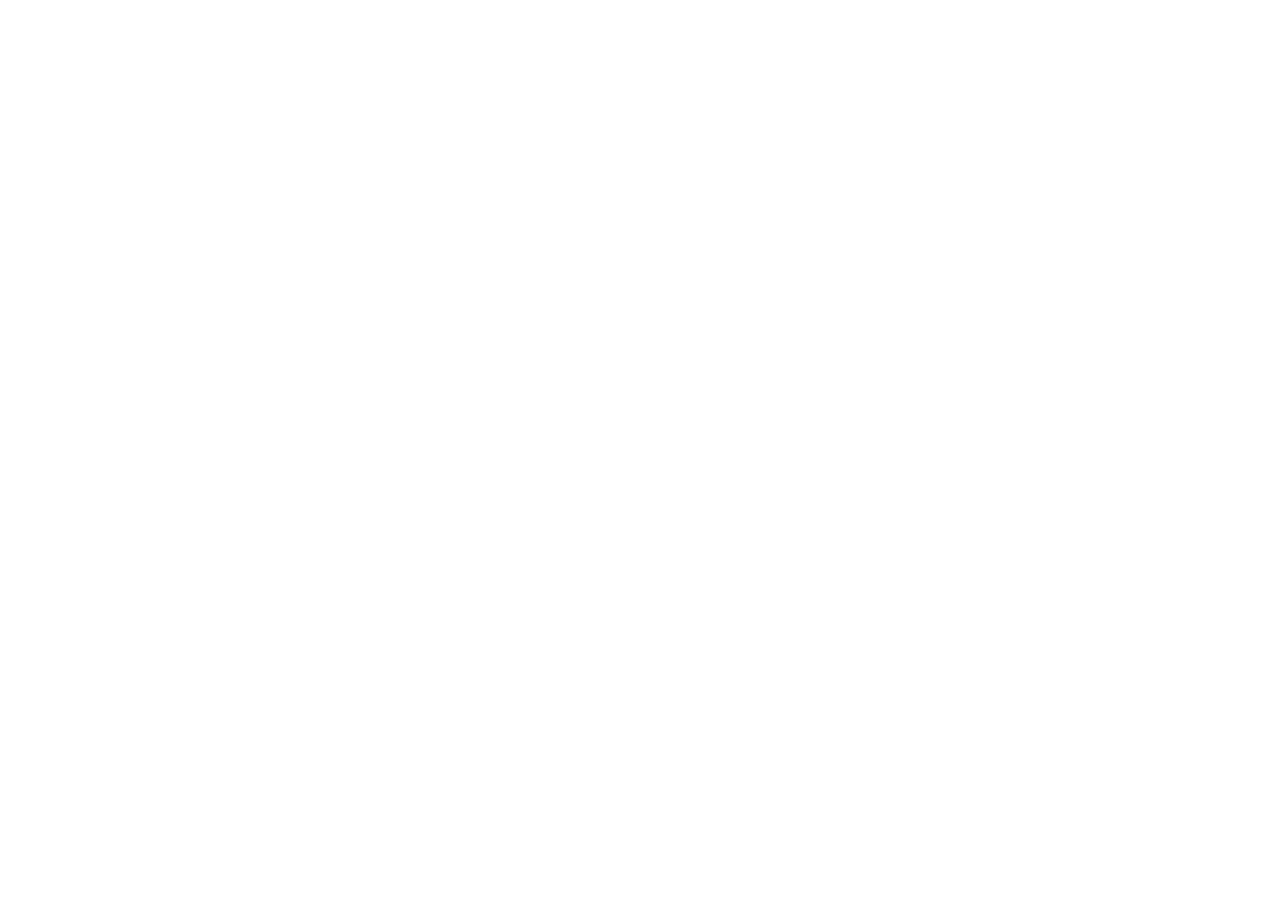
==== location.html @ e4825a77 "Add initial location.html file with redirect" ====
<!doctype html>
<html lang="ko">
<head>
  <meta charset="utf-8" />
  <meta name="viewport" content="width=device-width, initial-scale=1" />
  <title>예식장 위치로 이동 중…</title>
  <meta name="robots" content="noindex,nofollow" />
  <style>
    html,body{height:100%;margin:0;background:#f7f4ee;color:#3f4039;font-family:-apple-system,BlinkMacSystemFont,"Apple SD Gothic Neo","Noto Sans KR",sans-serif;}
    body{display:grid;place-items:center;}
    .box{text-align:center;padding:28px;}
    .heart{font-size:28px;margin-bottom:12px;}
    p{margin:0;line-height:1.7;font-size:14px;}
    a{display:inline-block;margin-top:14px;color:inherit;}
  </style>
</head>
<body>
  <main class="box">
    <div class="heart">♥</div>
    <p>예식장 위치로 이동하고 있어요.</p>
    <a id="fallback" href="https://kko.to/5Asc9FFPZc">지도가 열리지 않으면 여기를 눌러주세요.</a>
  </main>
  <script>
    const kakaoMapUrl = "https://kko.to/5Asc9FFPZc";
    document.getElementById("fallback").href = kakaoMapUrl;
    window.location.replace(kakaoMapUrl);
  </script>
</body>
</html>
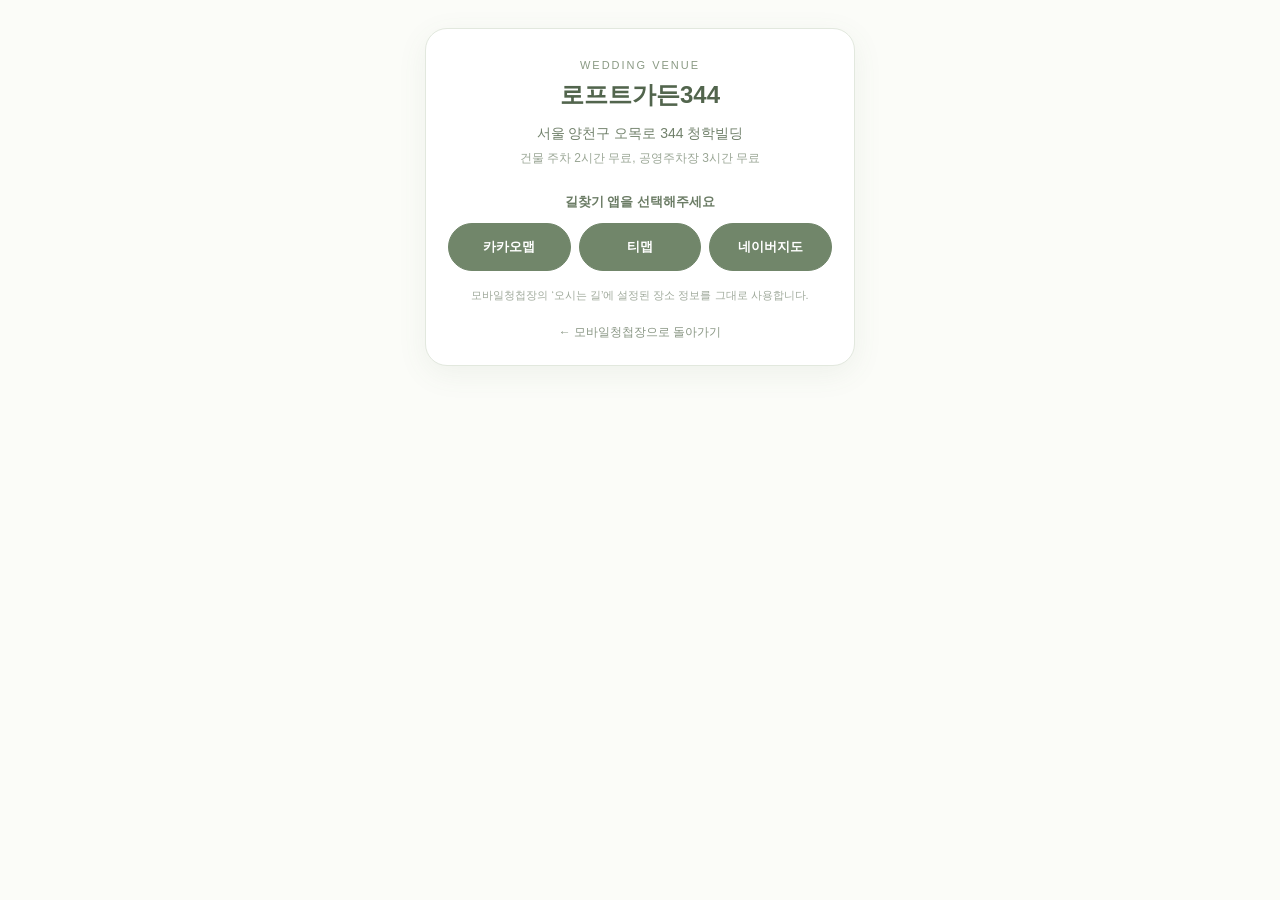
==== commit ebc076cc: "Update location.html" ====
--- a/location.html
+++ b/location.html
@@ -1,29 +1,168 @@
 <!doctype html>
 <html lang="ko">
 <head>
-  <meta charset="utf-8" />
-  <meta name="viewport" content="width=device-width, initial-scale=1" />
-  <title>예식장 위치로 이동 중…</title>
-  <meta name="robots" content="noindex,nofollow" />
+  <meta charset="utf-8">
+  <meta name="viewport" content="width=device-width, initial-scale=1, viewport-fit=cover">
+  <meta name="theme-color" content="#fbfcf8">
+  <title>오시는 길 - 로프트가든344</title>
   <style>
-    html,body{height:100%;margin:0;background:#f7f4ee;color:#3f4039;font-family:-apple-system,BlinkMacSystemFont,"Apple SD Gothic Neo","Noto Sans KR",sans-serif;}
-    body{display:grid;place-items:center;}
-    .box{text-align:center;padding:28px;}
-    .heart{font-size:28px;margin-bottom:12px;}
-    p{margin:0;line-height:1.7;font-size:14px;}
-    a{display:inline-block;margin-top:14px;color:inherit;}
+    :root {
+      --ink: #5f7359;
+      --ink-dark: #52654d;
+      --line: #b7c5ae;
+      --bg: #fbfcf8;
+      --card: #ffffff;
+    }
+    * { box-sizing: border-box; }
+    body {
+      margin: 0;
+      min-height: 100vh;
+      background: var(--bg);
+      color: var(--ink-dark);
+      font-family: -apple-system, BlinkMacSystemFont, "Noto Sans KR", "Apple SD Gothic Neo", sans-serif;
+      display: flex;
+      justify-content: center;
+      padding: 28px 18px calc(28px + env(safe-area-inset-bottom));
+    }
+    .wrap { width: min(100%, 430px); }
+    .card {
+      background: var(--card);
+      border: 1px solid #e2e8de;
+      border-radius: 22px;
+      padding: 30px 22px 24px;
+      box-shadow: 0 8px 30px rgba(92, 112, 83, 0.08);
+      text-align: center;
+    }
+    .eyebrow {
+      margin: 0 0 8px;
+      font-size: 11px;
+      letter-spacing: 2px;
+      color: #8a9a84;
+    }
+    h1 {
+      margin: 0;
+      font-size: 24px;
+      font-weight: 600;
+      color: var(--ink-dark);
+    }
+    .address {
+      margin: 12px 0 4px;
+      font-size: 14px;
+      line-height: 1.55;
+      color: #71816b;
+    }
+    .detail {
+      margin: 0 0 26px;
+      font-size: 12px;
+      line-height: 1.5;
+      color: #9aa695;
+    }
+    .guide-title {
+      margin: 0 0 12px;
+      font-size: 13px;
+      font-weight: 600;
+      color: #6b7c65;
+    }
+    .map-buttons {
+      display: grid;
+      grid-template-columns: repeat(3, 1fr);
+      gap: 8px;
+    }
+    .map-btn {
+      display: flex;
+      align-items: center;
+      justify-content: center;
+      min-height: 48px;
+      padding: 10px 6px;
+      border-radius: 999px;
+      border: 1px solid #71866a;
+      background: #71866a;
+      color: #fff;
+      text-decoration: none;
+      font-size: 13px;
+      font-weight: 600;
+      -webkit-tap-highlight-color: transparent;
+    }
+    .map-btn:active { transform: translateY(1px); }
+    .back {
+      display: inline-block;
+      margin-top: 20px;
+      color: #8a9785;
+      font-size: 12px;
+      text-decoration: none;
+    }
+    .note {
+      margin: 16px 4px 0;
+      font-size: 11px;
+      line-height: 1.55;
+      color: #a0aa9c;
+    }
+    @media (max-width: 340px) {
+      .map-buttons { grid-template-columns: 1fr; }
+    }
   </style>
 </head>
 <body>
-  <main class="box">
-    <div class="heart">♥</div>
-    <p>예식장 위치로 이동하고 있어요.</p>
-    <a id="fallback" href="https://kko.to/5Asc9FFPZc">지도가 열리지 않으면 여기를 눌러주세요.</a>
+  <main class="wrap">
+    <section class="card" aria-labelledby="pageTitle">
+      <p class="eyebrow">WEDDING VENUE</p>
+      <h1 id="pageTitle">로프트가든344</h1>
+      <p class="address" id="address"></p>
+      <p class="detail" id="detail"></p>
+
+      <p class="guide-title">길찾기 앱을 선택해주세요</p>
+      <div class="map-buttons">
+        <a class="map-btn" id="btnKakao" target="_blank" rel="noopener noreferrer">카카오맵</a>
+        <a class="map-btn" id="btnTmap">티맵</a>
+        <a class="map-btn" id="btnNaver" target="_blank" rel="noopener noreferrer">네이버지도</a>
+      </div>
+
+      <p class="note">모바일청첩장의 ‘오시는 길’에 설정된 장소 정보를 그대로 사용합니다.</p>
+      <a class="back" href="./">← 모바일청첩장으로 돌아가기</a>
+    </section>
   </main>
+
+  <script src="js/config.js"></script>
   <script>
-    const kakaoMapUrl = "https://kko.to/5Asc9FFPZc";
-    document.getElementById("fallback").href = kakaoMapUrl;
-    window.location.replace(kakaoMapUrl);
+    (function () {
+      const info = window.WEDDING_INFO || (typeof WEDDING_INFO !== "undefined" ? WEDDING_INFO : null);
+      if (!info) return;
+
+      document.title = `오시는 길 - ${info.weddingHall}`;
+      document.getElementById("pageTitle").textContent = info.weddingHall;
+      document.getElementById("address").textContent = info.address || "";
+      document.getElementById("detail").textContent = info.addressDetail || "";
+
+      document.getElementById("btnKakao").href = info.kakaoMapUrl;
+      document.getElementById("btnNaver").href = info.naverMapUrl;
+
+      function buildTmapUrl() {
+        if (info.tmapUrl && info.tmapUrl.trim()) return info.tmapUrl.trim();
+        const name = encodeURIComponent(info.weddingHall || "예식장");
+        if (info.latitude && info.longitude) {
+          return `tmap://route?goalname=${name}&goalx=${info.longitude}&goaly=${info.latitude}`;
+        }
+        return `tmap://route?rGoName=${encodeURIComponent(info.weddingHall || "예식장")}`;
+      }
+
+      function getTmapStoreUrl() {
+        const isIOS = /iPhone|iPad|iPod/i.test(navigator.userAgent);
+        return isIOS
+          ? "https://apps.apple.com/kr/app/id431589174"
+          : "https://play.google.com/store/apps/details?id=com.skt.tmap.ku";
+      }
+
+      const tmapBtn = document.getElementById("btnTmap");
+      tmapBtn.href = buildTmapUrl();
+      tmapBtn.addEventListener("click", function () {
+        const clickedAt = Date.now();
+        setTimeout(function () {
+          if (!document.hidden && Date.now() - clickedAt < 2000) {
+            window.location.href = getTmapStoreUrl();
+          }
+        }, 1200);
+      });
+    })();
   </script>
 </body>
 </html>
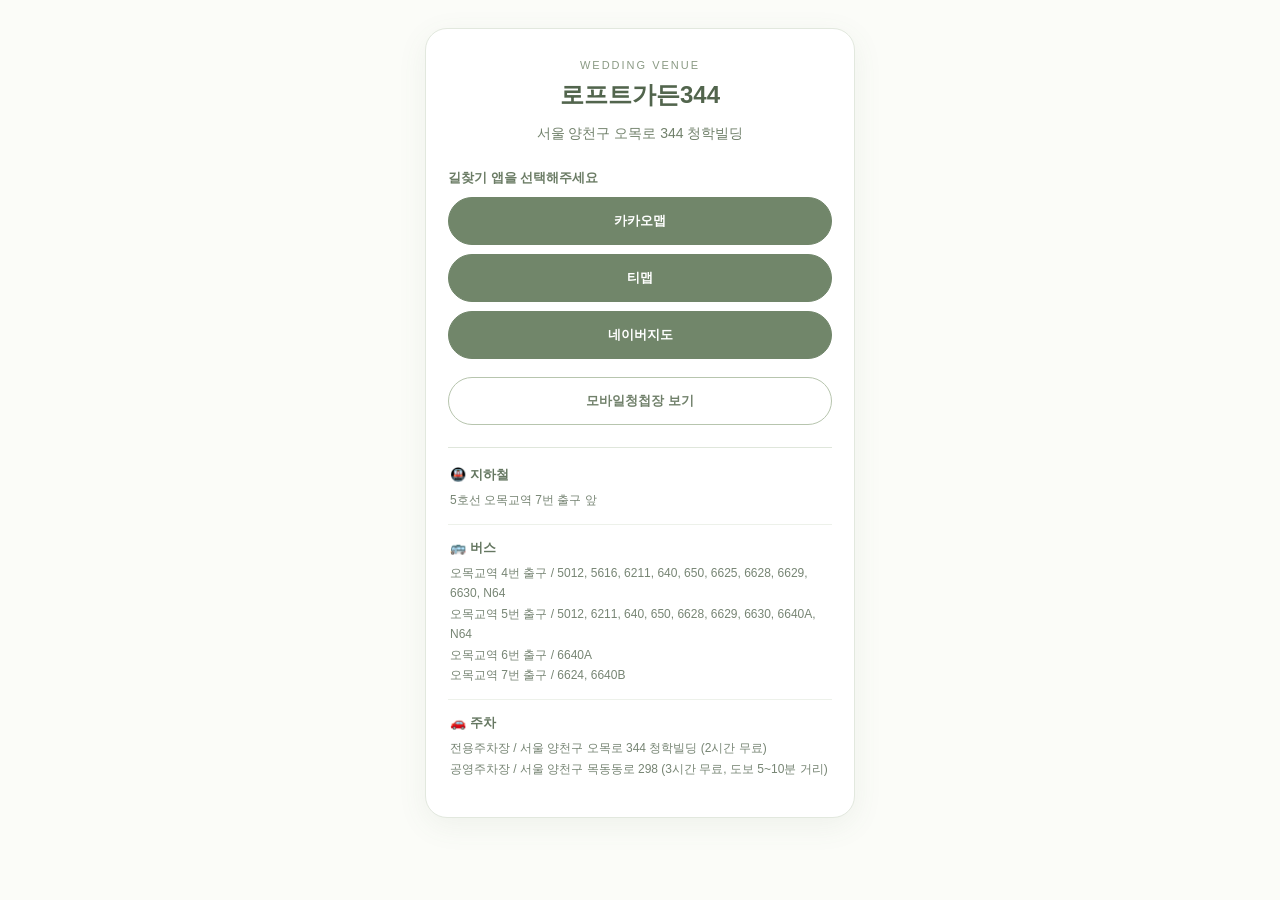
==== commit 5a02f7a5: "Update location.html" ====
--- a/location.html
+++ b/location.html
@@ -6,119 +6,60 @@
   <meta name="theme-color" content="#fbfcf8">
   <title>오시는 길 - 로프트가든344</title>
   <style>
-    :root {
-      --ink: #5f7359;
-      --ink-dark: #52654d;
-      --line: #b7c5ae;
-      --bg: #fbfcf8;
-      --card: #ffffff;
-    }
-    * { box-sizing: border-box; }
-    body {
-      margin: 0;
-      min-height: 100vh;
-      background: var(--bg);
-      color: var(--ink-dark);
-      font-family: -apple-system, BlinkMacSystemFont, "Noto Sans KR", "Apple SD Gothic Neo", sans-serif;
-      display: flex;
-      justify-content: center;
-      padding: 28px 18px calc(28px + env(safe-area-inset-bottom));
-    }
-    .wrap { width: min(100%, 430px); }
-    .card {
-      background: var(--card);
-      border: 1px solid #e2e8de;
-      border-radius: 22px;
-      padding: 30px 22px 24px;
-      box-shadow: 0 8px 30px rgba(92, 112, 83, 0.08);
-      text-align: center;
-    }
-    .eyebrow {
-      margin: 0 0 8px;
-      font-size: 11px;
-      letter-spacing: 2px;
-      color: #8a9a84;
-    }
-    h1 {
-      margin: 0;
-      font-size: 24px;
-      font-weight: 600;
-      color: var(--ink-dark);
-    }
-    .address {
-      margin: 12px 0 4px;
-      font-size: 14px;
-      line-height: 1.55;
-      color: #71816b;
-    }
-    .detail {
-      margin: 0 0 26px;
-      font-size: 12px;
-      line-height: 1.5;
-      color: #9aa695;
-    }
-    .guide-title {
-      margin: 0 0 12px;
-      font-size: 13px;
-      font-weight: 600;
-      color: #6b7c65;
-    }
-    .map-buttons {
-      display: grid;
-      grid-template-columns: repeat(3, 1fr);
-      gap: 8px;
-    }
-    .map-btn {
-      display: flex;
-      align-items: center;
-      justify-content: center;
-      min-height: 48px;
-      padding: 10px 6px;
-      border-radius: 999px;
-      border: 1px solid #71866a;
-      background: #71866a;
-      color: #fff;
-      text-decoration: none;
-      font-size: 13px;
-      font-weight: 600;
-      -webkit-tap-highlight-color: transparent;
-    }
-    .map-btn:active { transform: translateY(1px); }
-    .back {
-      display: inline-block;
-      margin-top: 20px;
-      color: #8a9785;
-      font-size: 12px;
-      text-decoration: none;
-    }
-    .note {
-      margin: 16px 4px 0;
-      font-size: 11px;
-      line-height: 1.55;
-      color: #a0aa9c;
-    }
-    @media (max-width: 340px) {
-      .map-buttons { grid-template-columns: 1fr; }
-    }
+    :root { --ink:#5f7359; --ink-dark:#52654d; --line:#dfe6db; --bg:#fbfcf8; --card:#fff; }
+    *{box-sizing:border-box;}
+    body{margin:0;min-height:100vh;background:var(--bg);color:var(--ink-dark);font-family:-apple-system,BlinkMacSystemFont,"Noto Sans KR","Apple SD Gothic Neo",sans-serif;display:flex;justify-content:center;padding:28px 18px calc(28px + env(safe-area-inset-bottom));}
+    .wrap{width:min(100%,430px);}
+    .card{background:var(--card);border:1px solid #e2e8de;border-radius:22px;padding:30px 22px 24px;box-shadow:0 8px 30px rgba(92,112,83,.08);}
+    .head{text-align:center;}
+    .eyebrow{margin:0 0 8px;font-size:11px;letter-spacing:2px;color:#8a9a84;}
+    h1{margin:0;font-size:24px;font-weight:600;color:var(--ink-dark);}
+    .address{margin:12px 0 24px;font-size:14px;line-height:1.55;color:#71816b;}
+    .section-title{margin:24px 0 10px;font-size:13px;font-weight:700;color:#6b7c65;}
+    .map-buttons{display:flex;flex-direction:column;gap:9px;}
+    .map-btn,.back{display:flex;align-items:center;justify-content:center;min-height:48px;padding:11px 14px;border-radius:999px;border:1px solid #71866a;background:#71866a;color:#fff;text-decoration:none;font-size:13px;font-weight:600;-webkit-tap-highlight-color:transparent;}
+    .map-btn:active,.back:active{transform:translateY(1px);}
+    .info{margin-top:22px;border-top:1px solid var(--line);padding-top:4px;text-align:left;}
+    .info-row{padding:14px 2px;border-bottom:1px solid #edf1ea;}
+    .info-row:last-child{border-bottom:0;}
+    .info-label{display:block;margin-bottom:6px;font-size:13px;font-weight:700;color:#657761;}
+    .info-text{margin:0;white-space:pre-line;font-size:12px;line-height:1.7;color:#778574;}
+    .back{margin-top:18px;background:#fff;color:#71816b;border-color:#b7c5ae;}
+    @media (max-width:340px){body{padding-left:14px;padding-right:14px}.card{padding-left:18px;padding-right:18px;}}
   </style>
 </head>
 <body>
   <main class="wrap">
     <section class="card" aria-labelledby="pageTitle">
-      <p class="eyebrow">WEDDING VENUE</p>
-      <h1 id="pageTitle">로프트가든344</h1>
-      <p class="address" id="address"></p>
-      <p class="detail" id="detail"></p>
+      <div class="head">
+        <p class="eyebrow">WEDDING VENUE</p>
+        <h1 id="pageTitle">로프트가든344</h1>
+        <p class="address" id="address"></p>
+      </div>
 
-      <p class="guide-title">길찾기 앱을 선택해주세요</p>
+      <p class="section-title">길찾기 앱을 선택해주세요</p>
       <div class="map-buttons">
         <a class="map-btn" id="btnKakao" target="_blank" rel="noopener noreferrer">카카오맵</a>
         <a class="map-btn" id="btnTmap">티맵</a>
         <a class="map-btn" id="btnNaver" target="_blank" rel="noopener noreferrer">네이버지도</a>
       </div>
 
-      <p class="note">모바일청첩장의 ‘오시는 길’에 설정된 장소 정보를 그대로 사용합니다.</p>
-      <a class="back" href="./">← 모바일청첩장으로 돌아가기</a>
+      <a class="back" href="./">모바일청첩장 보기</a>
+
+      <div class="info" aria-label="웨딩홀 교통 및 주차 정보">
+        <div class="info-row">
+          <span class="info-label">🚇 지하철</span>
+          <p class="info-text" id="subway"></p>
+        </div>
+        <div class="info-row">
+          <span class="info-label">🚌 버스</span>
+          <p class="info-text" id="bus"></p>
+        </div>
+        <div class="info-row">
+          <span class="info-label">🚗 주차</span>
+          <p class="info-text" id="parking"></p>
+        </div>
+      </div>
     </section>
   </main>
 
@@ -129,12 +70,14 @@
       if (!info) return;
 
       document.title = `오시는 길 - ${info.weddingHall}`;
-      document.getElementById("pageTitle").textContent = info.weddingHall;
+      document.getElementById("pageTitle").textContent = info.weddingHall || "";
       document.getElementById("address").textContent = info.address || "";
-      document.getElementById("detail").textContent = info.addressDetail || "";
+      document.getElementById("subway").textContent = info.subway || "";
+      document.getElementById("bus").textContent = info.bus || "";
+      document.getElementById("parking").textContent = info.parking || "";
 
-      document.getElementById("btnKakao").href = info.kakaoMapUrl;
-      document.getElementById("btnNaver").href = info.naverMapUrl;
+      document.getElementById("btnKakao").href = info.kakaoMapUrl || "#";
+      document.getElementById("btnNaver").href = info.naverMapUrl || "#";
 
       function buildTmapUrl() {
         if (info.tmapUrl && info.tmapUrl.trim()) return info.tmapUrl.trim();
@@ -142,14 +85,12 @@
         if (info.latitude && info.longitude) {
           return `tmap://route?goalname=${name}&goalx=${info.longitude}&goaly=${info.latitude}`;
         }
-        return `tmap://route?rGoName=${encodeURIComponent(info.weddingHall || "예식장")}`;
+        return `tmap://route?rGoName=${name}`;
       }
 
       function getTmapStoreUrl() {
         const isIOS = /iPhone|iPad|iPod/i.test(navigator.userAgent);
-        return isIOS
-          ? "https://apps.apple.com/kr/app/id431589174"
-          : "https://play.google.com/store/apps/details?id=com.skt.tmap.ku";
+        return isIOS ? "https://apps.apple.com/kr/app/id431589174" : "https://play.google.com/store/apps/details?id=com.skt.tmap.ku";
       }
 
       const tmapBtn = document.getElementById("btnTmap");
@@ -157,9 +98,7 @@
       tmapBtn.addEventListener("click", function () {
         const clickedAt = Date.now();
         setTimeout(function () {
-          if (!document.hidden && Date.now() - clickedAt < 2000) {
-            window.location.href = getTmapStoreUrl();
-          }
+          if (!document.hidden && Date.now() - clickedAt < 2000) window.location.href = getTmapStoreUrl();
         }, 1200);
       });
     })();
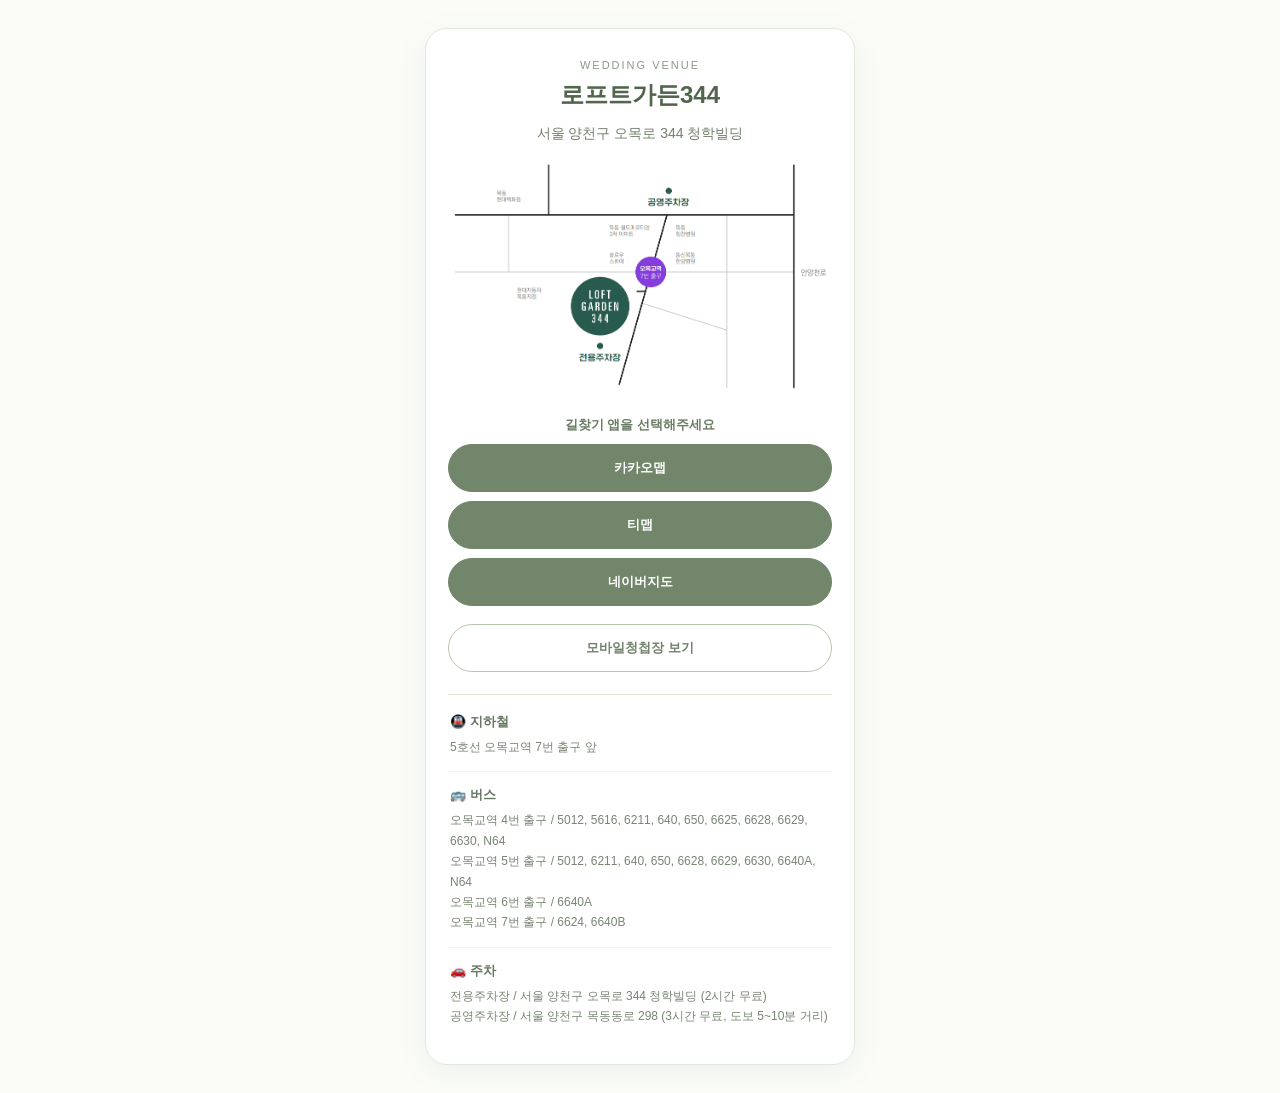
==== commit 2496e9bd: "Update location.html" ====
--- a/location.html
+++ b/location.html
@@ -14,8 +14,9 @@
     .head{text-align:center;}
     .eyebrow{margin:0 0 8px;font-size:11px;letter-spacing:2px;color:#8a9a84;}
     h1{margin:0;font-size:24px;font-weight:600;color:var(--ink-dark);}
-    .address{margin:12px 0 24px;font-size:14px;line-height:1.55;color:#71816b;}
-    .section-title{margin:24px 0 10px;font-size:13px;font-weight:700;color:#6b7c65;}
+    .address{margin:12px 0 12px;font-size:14px;line-height:1.55;color:#71816b;}
+    .venue-map{display:block;width:100%;height:auto;margin:0 0 24px;border-radius:12px;}
+.section-title{text-align:center;margin:24px 0 10px;font-size:13px;font-weight:700;color:#6b7c65;}
     .map-buttons{display:flex;flex-direction:column;gap:9px;}
     .map-btn,.back{display:flex;align-items:center;justify-content:center;min-height:48px;padding:11px 14px;border-radius:999px;border:1px solid #71866a;background:#71866a;color:#fff;text-decoration:none;font-size:13px;font-weight:600;-webkit-tap-highlight-color:transparent;}
     .map-btn:active,.back:active{transform:translateY(1px);}
@@ -35,6 +36,7 @@
         <p class="eyebrow">WEDDING VENUE</p>
         <h1 id="pageTitle">로프트가든344</h1>
         <p class="address" id="address"></p>
+        <img class="venue-map" src="[data-uri]" alt="로프트가든344 오시는 길 및 주차 안내 지도">
       </div>
 
       <p class="section-title">길찾기 앱을 선택해주세요</p>
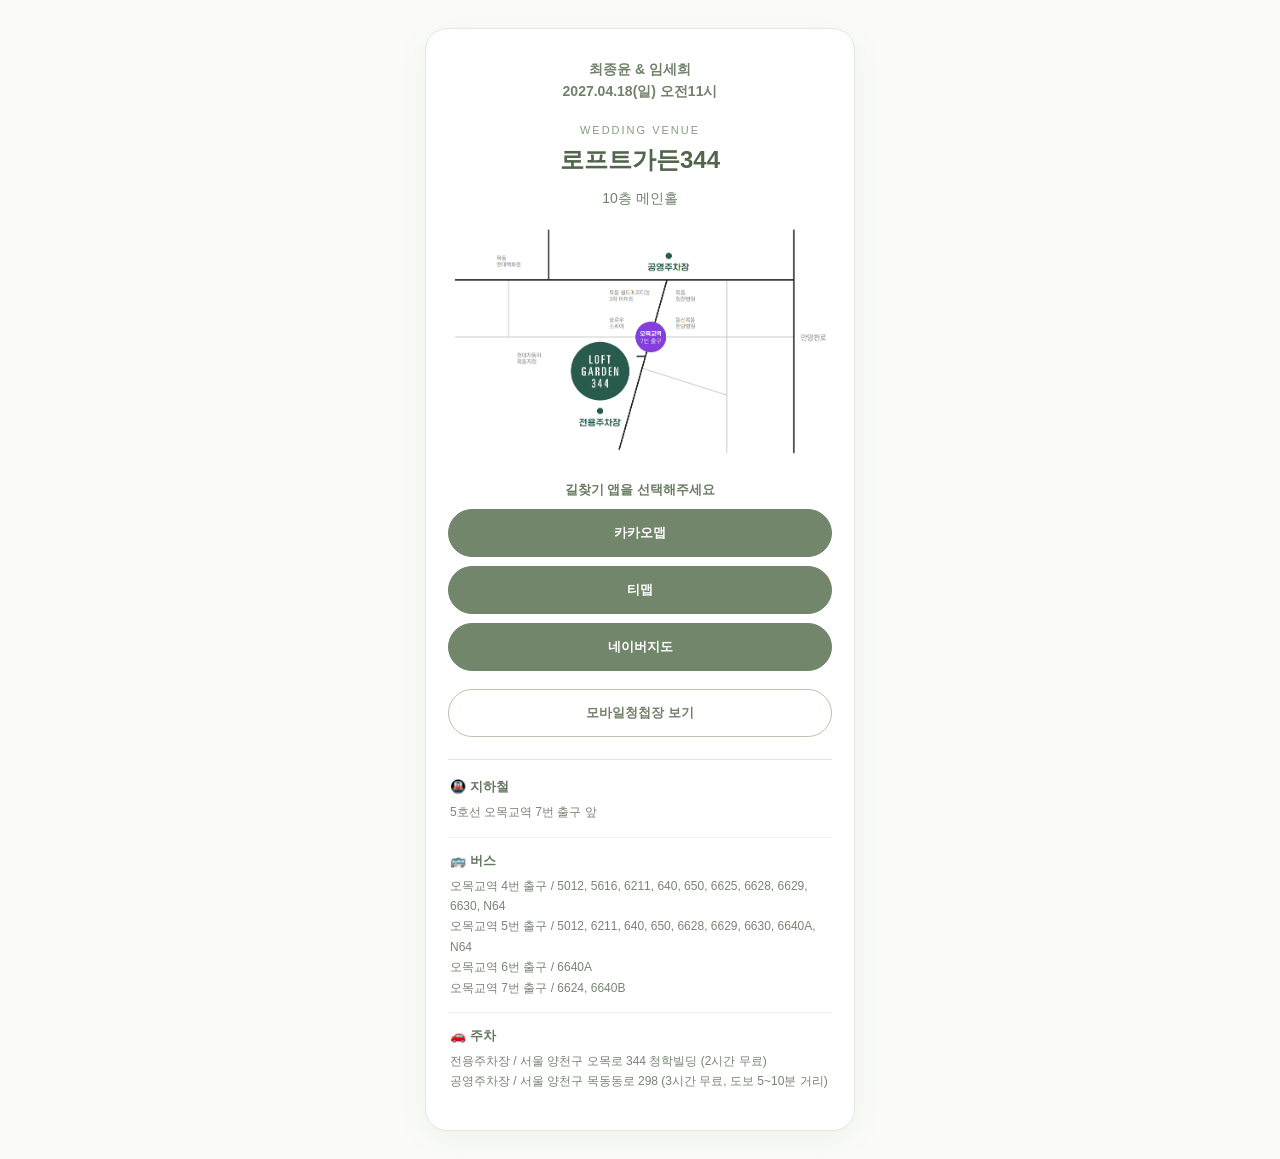
==== commit 9be25615: "Update location.html" ====
--- a/location.html
+++ b/location.html
@@ -12,6 +12,7 @@
     .wrap{width:min(100%,430px);}
     .card{background:var(--card);border:1px solid #e2e8de;border-radius:22px;padding:30px 22px 24px;box-shadow:0 8px 30px rgba(92,112,83,.08);}
     .head{text-align:center;}
+    .wedding-date{margin:0 0 22px;font-size:14px;line-height:1.55;font-weight:700;color:#71816b;}
     .eyebrow{margin:0 0 8px;font-size:11px;letter-spacing:2px;color:#8a9a84;}
     h1{margin:0;font-size:24px;font-weight:600;color:var(--ink-dark);}
     .address{margin:12px 0 12px;font-size:14px;line-height:1.55;color:#71816b;}
@@ -33,9 +34,10 @@
   <main class="wrap">
     <section class="card" aria-labelledby="pageTitle">
       <div class="head">
+        <p class="wedding-date">최종윤 &amp; 임세희<br>2027.04.18(일) 오전11시</p>
         <p class="eyebrow">WEDDING VENUE</p>
         <h1 id="pageTitle">로프트가든344</h1>
-        <p class="address" id="address"></p>
+        <p class="address" id="address">10층 메인홀</p>
         <img class="venue-map" src="[data-uri]" alt="로프트가든344 오시는 길 및 주차 안내 지도">
       </div>
 
@@ -73,7 +75,6 @@
 
       document.title = `오시는 길 - ${info.weddingHall}`;
       document.getElementById("pageTitle").textContent = info.weddingHall || "";
-      document.getElementById("address").textContent = info.address || "";
       document.getElementById("subway").textContent = info.subway || "";
       document.getElementById("bus").textContent = info.bus || "";
       document.getElementById("parking").textContent = info.parking || "";
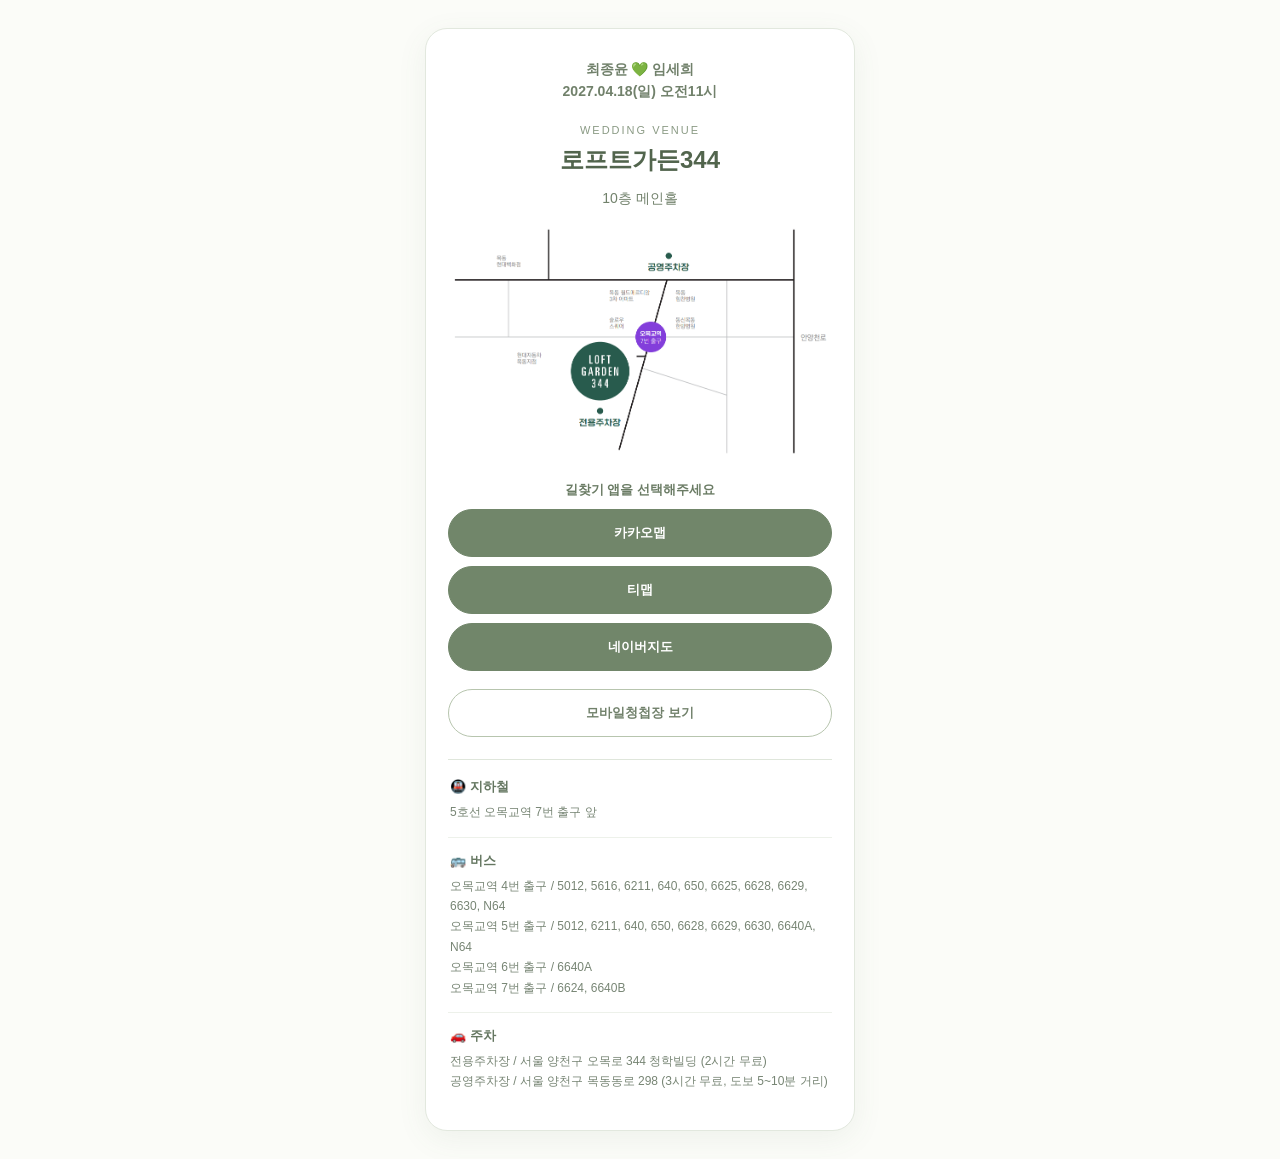
==== commit ce9e19dd: "Update location.html" ====
--- a/location.html
+++ b/location.html
@@ -34,7 +34,7 @@
   <main class="wrap">
     <section class="card" aria-labelledby="pageTitle">
       <div class="head">
-        <p class="wedding-date">최종윤 &amp; 임세희<br>2027.04.18(일) 오전11시</p>
+        <p class="wedding-date">최종윤 💚 임세희<br>2027.04.18(일) 오전11시</p>
         <p class="eyebrow">WEDDING VENUE</p>
         <h1 id="pageTitle">로프트가든344</h1>
         <p class="address" id="address">10층 메인홀</p>
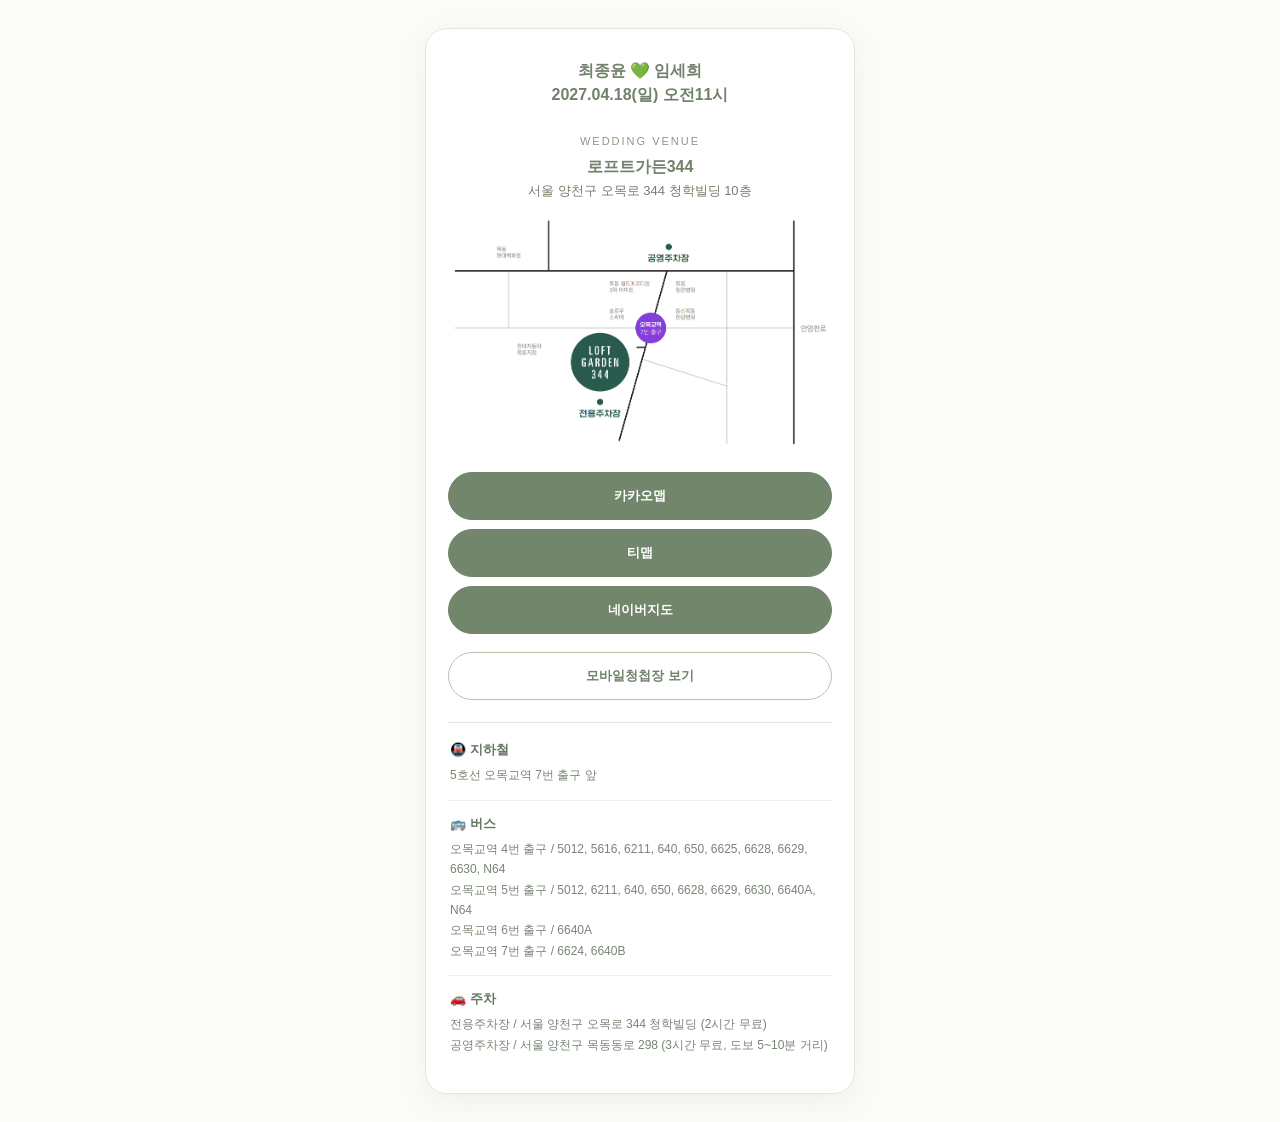
==== commit 8aa5132d: "Update location.html" ====
--- a/location.html
+++ b/location.html
@@ -12,10 +12,11 @@
     .wrap{width:min(100%,430px);}
     .card{background:var(--card);border:1px solid #e2e8de;border-radius:22px;padding:30px 22px 24px;box-shadow:0 8px 30px rgba(92,112,83,.08);}
     .head{text-align:center;}
-    .wedding-date{margin:0 0 22px;font-size:14px;line-height:1.55;font-weight:700;color:#71816b;}
+    .wedding-date{margin:0 0 22px;font-size:16px;line-height:1.5;font-weight:700;color:#71816b;}
     .eyebrow{margin:0 0 8px;font-size:11px;letter-spacing:2px;color:#8a9a84;}
-    h1{margin:0;font-size:24px;font-weight:600;color:var(--ink-dark);}
-    .address{margin:12px 0 12px;font-size:14px;line-height:1.55;color:#71816b;}
+    h1{margin:0;font-size:16px;line-height:1.5;font-weight:700;color:#71816b;}
+    .venue-floor{margin:8px 0 0;font-size:16px;line-height:1.5;font-weight:700;color:#71816b;}
+    .address{margin:2px 0 12px;font-size:13px;line-height:1.55;color:#71816b;}
     .venue-map{display:block;width:100%;height:auto;margin:0 0 24px;border-radius:12px;}
 .section-title{text-align:center;margin:24px 0 10px;font-size:13px;font-weight:700;color:#6b7c65;}
     .map-buttons{display:flex;flex-direction:column;gap:9px;}
@@ -35,13 +36,13 @@
     <section class="card" aria-labelledby="pageTitle">
       <div class="head">
         <p class="wedding-date">최종윤 💚 임세희<br>2027.04.18(일) 오전11시</p>
-        <p class="eyebrow">WEDDING VENUE</p>
+        <p class="eyebrow" style="margin-top:28px;">WEDDING VENUE</p>
         <h1 id="pageTitle">로프트가든344</h1>
-        <p class="address" id="address">10층 메인홀</p>
+        <p class="address" id="address">서울 양천구 오목로 344 청학빌딩 10층</p>
         <img class="venue-map" src="[data-uri]" alt="로프트가든344 오시는 길 및 주차 안내 지도">
       </div>
 
-      <p class="section-title">길찾기 앱을 선택해주세요</p>
+      <p class="section-title"></p>
       <div class="map-buttons">
         <a class="map-btn" id="btnKakao" target="_blank" rel="noopener noreferrer">카카오맵</a>
         <a class="map-btn" id="btnTmap">티맵</a>
